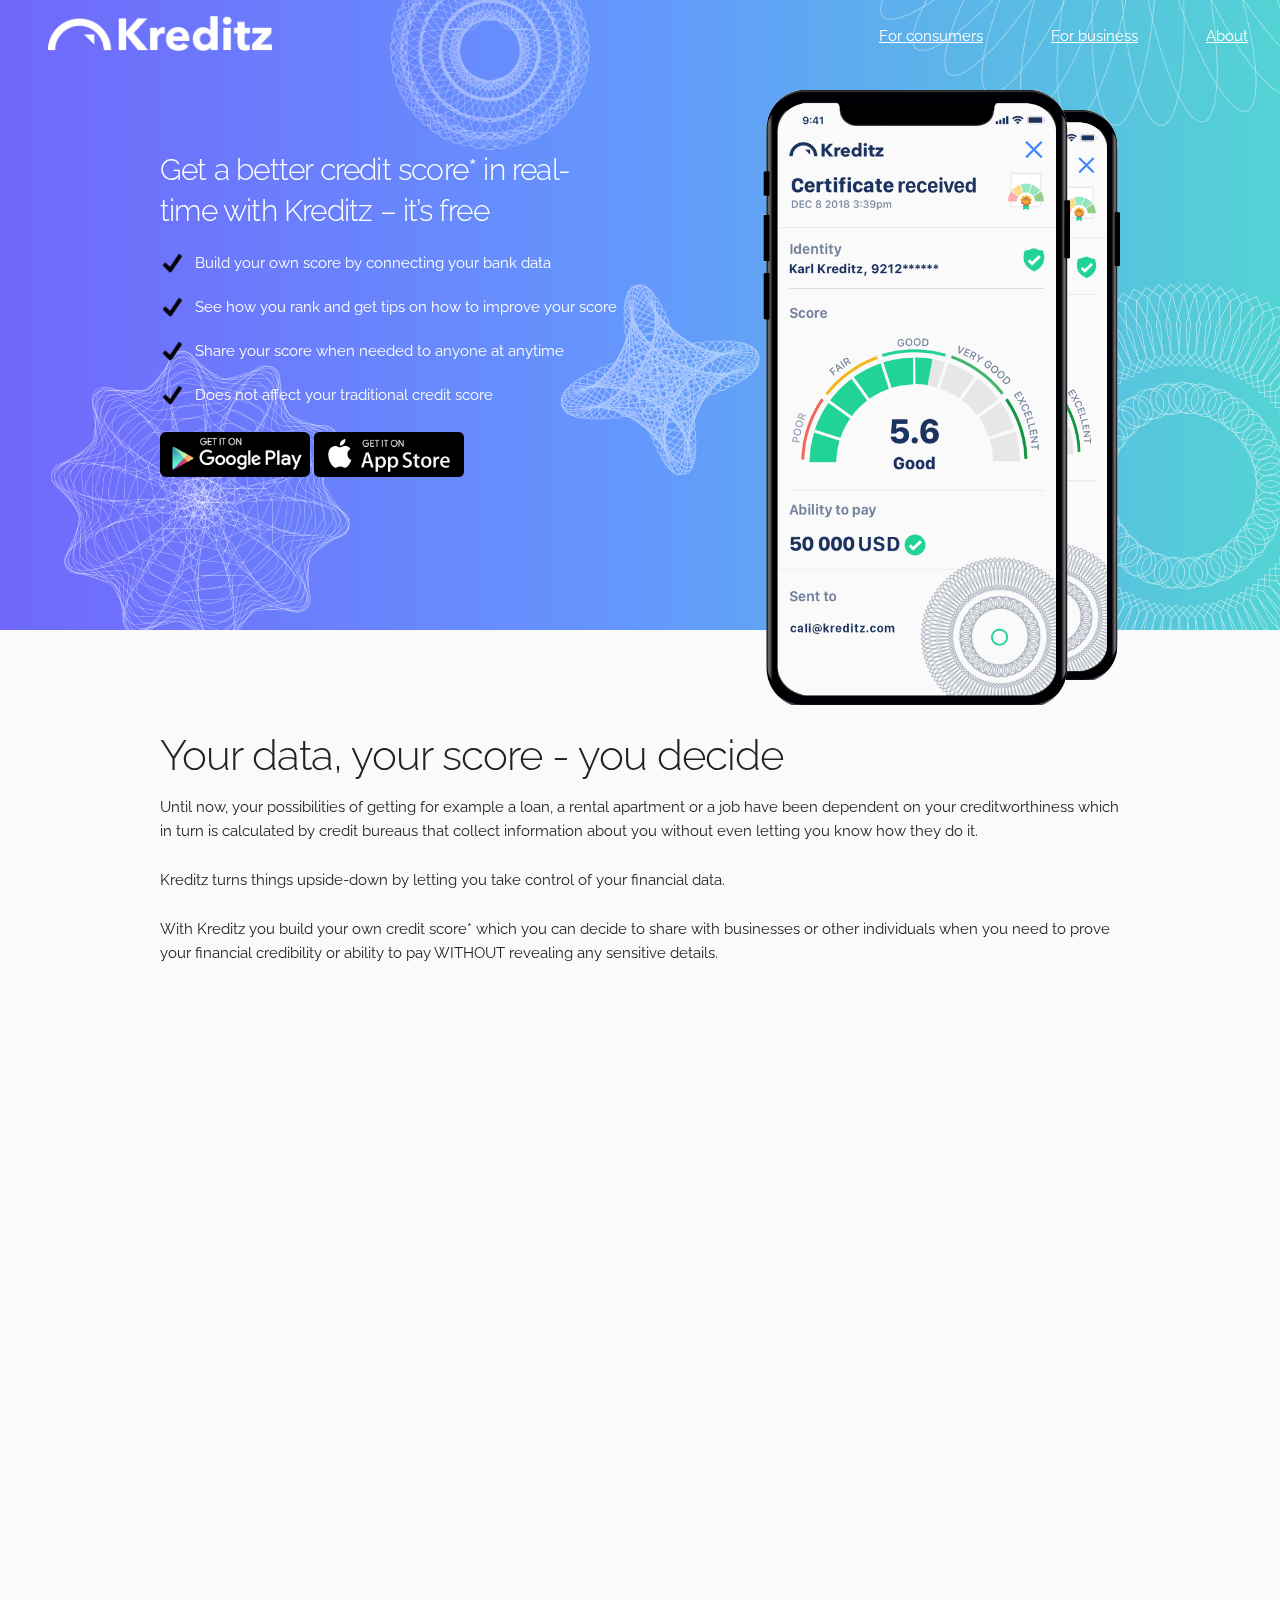
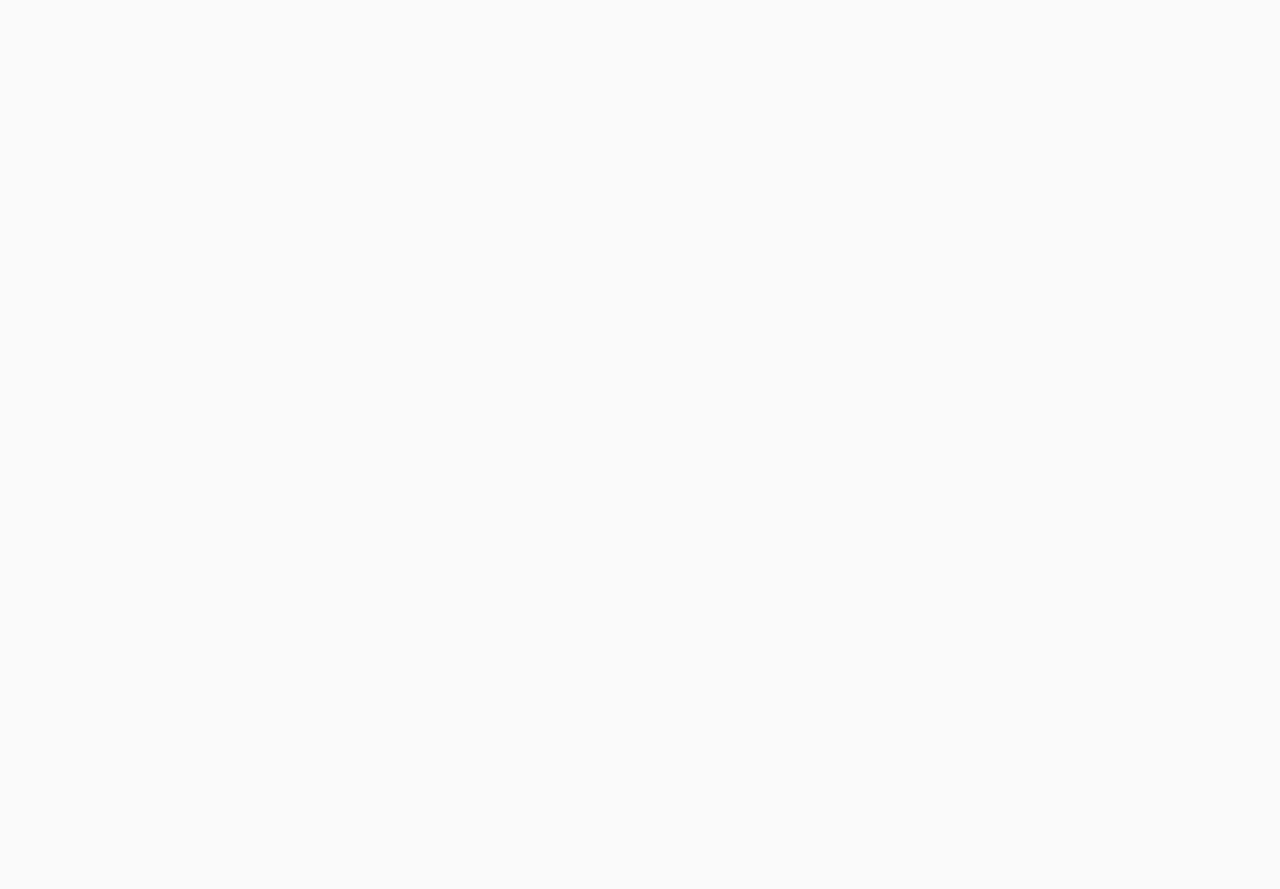
==== index.html @ 9268bc1f "added index business about views" ====
<!DOCTYPE html>
<html lang="en">
<head>

  <!-- Basic Page Needs
  –––––––––––––––––––––––––––––––––––––––––––––––––– -->
  <meta charset="utf-8">
  <title>Kreditz</title>
  <meta name="description" content="">
  <meta name="author" content="">

  <!-- Mobile Specific Metas
  –––––––––––––––––––––––––––––––––––––––––––––––––– -->
  <meta name="viewport" content="width=device-width, initial-scale=1">

  <!-- FONT
  –––––––––––––––––––––––––––––––––––––––––––––––––– -->
  <link href="https://fonts.googleapis.com/css?family=Raleway&display=swap" rel="stylesheet">

  <!-- CSS
  –––––––––––––––––––––––––––––––––––––––––––––––––– -->
  <link rel="stylesheet" href="https://unpkg.com/aos@next/dist/aos.css" />
  <link rel="stylesheet" href="css/normalize.css">
  <link rel="stylesheet" href="css/skeleton.css">
  <link rel="stylesheet" href="css/style.css">

  <!-- Favicon
  –––––––––––––––––––––––––––––––––––––––––––––––––– -->
  <!-- <link rel="icon" type="image/png" href="images/favicon.png"> -->

  <!-- SCRIPT
  –––––––––––––––––––––––––––––––––––––––––––––––––– -->
  <script src="js/rellax.js"></script>
  <script src="https://code.jquery.com/jquery-3.4.1.js"></script>
</head>
<body>
    <!-- Navbar
  –––––––––––––––––––––––––––––––––––––––––––––––––– -->
<!--Navigation-->	 
      <header>
        <nav>
          <img class="logo_nav" src="images/logo_white_kreditz.png" alt="logo for kreditz">
          <div class="menu">
            <ul class="nav_ul">
              <li> <a class="links_nav" href="index.html">For consumers</a> </li>
              <li> <a class="links_nav" href="business.html">For business</a> </li>
              <li> <a class="links_nav" href="about.html">About</a> </li>
            </ul>
          </div> 
        </nav>
      </header>
    <!--Navigation-->

  <!-- Primary Page Layout
  –––––––––––––––––––––––––––––––––––––––––––––––––– -->

  <div class="section hero">
      <div class="one-half column phones" style="position: absolute; margin-left: 390px; margin-top: -270px;">
          <img class="rellax" data-rellax-speed="-3" style="height: 200px;" src="images/guilloche.png">
      </div>
        <div class="u-full-width" style="position: absolute; margin-top: -225px;">
            <img class="rellax float_right" data-rellax-speed="-5" style="width: 400px;" src="images/halfgroup2.png">
        </div>
    <div class="container nav_top_z_index color_white">
      <div class="row">
        <div data-aos="fade-up" class="one-half column mt-minus-top-60">
          <h4 class="hero-heading">Get a better credit score* in real-time with Kreditz – it’s free</h4>
          <ul class="list-points">
            <li>Build your own score by connecting your bank data</li>
            <li>See how you rank and get tips on how to improve your score</li>
            <li>Share your score when needed to anyone at anytime</li>
            <li>Does not affect your traditional credit score</li>
          </ul>
          <div>
          <a href="https://play.google.com/store/apps/details?id=com.kreditz.app"><img class="image-stores"  src="images/google.png"></a>
          <a href="https://itunes.apple.com/us/app/kreditz/id1406280309?ls=1&mt=8"><img class="image-stores"  src="images/apple.png"></a>
          </div>
          <div class="" style="position: absolute;width: 100%;width: 100%; margin-left: 400px; margin-top: -200px;">
              <img class="rellax" data-rellax-speed="-1" style="width: 200px;" src="images/guillochemiddle.png">
          </div>
       </div>
        <div data-aos="zoom-in-left" class="one-half column phones">
          <img class="phone rellax" data-rellax-speed="6" src="images/IphoneXkreditz-blink02.gif">
          <img class="phone rellax" data-rellax-speed="8" src="images/IphoneXkreditz-blink02.gif">
        </div>
      </div>
    </div>
    <div class="one-half column phones" style="position: absolute; margin-top: -100pt;">
        <img class="rellax" data-rellax-speed="6" style="height: 300px;" src="images/guillochewater.png">
    </div>
    <div class="u-full-width" style="position: absolute;margin-top: -150pt;">
        <img class="rellax float_right" data-rellax-speed="-3" style="width: 300px;" src="images/halfwatermark.png">
    </div>
  </div>


      <div data-aos="fade-up" data-aos="fade-up" class="container mt-100">
        <h2 class="section-heading">Your data, your score - you decide</h2>
        <p class="">Until now, your possibilities of getting for example a loan, a rental apartment or a job have been dependent on your creditworthiness which in turn is calculated by credit bureaus that collect information about you without even letting you know how they do it.</p>
        <p class="">Kreditz turns things upside-down by letting you take control of your financial data.</p>
        <p class="">With Kreditz you build your own credit score* which you can decide to share with businesses or other individuals when you need to prove your financial credibility or ability to pay WITHOUT revealing any sensitive details.</p>
      </div>

    <div class="container text-center">
      <div data-aos="fade-up" class="row">
        <div class="one-third column">
              <img class="middle-section-steps-image" src="images/downloadfirst (1).png">
          <h5 class="value-heading">Download the Kreditz app</h5>
          <p class="value-description">Available in the App Store and Google Play</p>
        </div>
        <div class="one-third column">
            <img class="middle-section-steps-image" src="images/bank2.png">
        <h5 class="value-heading">Connect your bank</h5>
        <p class="value-description">Secure login to retrieve your transactions</p>
      </div>
      <div class="one-third column">
          <img class="middle-section-steps-image" src="images/score3.png">
      <h5 class="value-heading">Get your score</h5>
      <p class="value-description">It take less than 1 minute - and it's free</p>
    </div>
      </div>
    </div>

    <div data-aos="fade-up" class="section categories" style="background-color: rgba(216,216,216,.3);">
      <div class="container">
        <!-- <h3 class="section-heading">Responsive Images</h3> -->
        <p class="section-description partners">As seen on</p>
    
  
        <div class="row">
          <div data-aos="fade-up" class="one-third column">
            <img class="u-max-full-width" style="width: 200px;" src="images/breakitlogo.png">
          </div>
          <div data-aos="fade-up" class="one-third column">
            <img class="u-max-full-width" style="width: 200px;" src="images/realtidlogo.png">
          </div>
          <div data-aos="fade-up" class="one-third column">
            <img class="u-max-full-width" style="width: 200px;" src="images/finextraresearch.png">
          </div>
        </div>
      </div>
  
      <div class="container">
        <div class="row">
          <div data-aos="fade-up" class="one-third column">
            <img class="u-max-full-width" style="width: 200px;" src="images/ibsi-logo-horizontal.png">
          </div>
        </div>
      </div>
    </div>
    <!-- FAQ -->
    <div data-aos="fade-up" class="container section categories accordio_container" style="background-color:#fafafa;">
      <h2 class="faq_title">FAQ</h2>
      <!-- <p>Click on the buttons to open the collapsible content.</p> -->
      <button class="accordion">Why should i use Kreditz?</button>
      <div class="panel">
        <p>Kreditz is good both to track and improve your score. This will lead to increased possibilities of getting a loan, a rental apartment, a job etc. At the same time, you can use Kreditz to share your score or ability to pay, without revealing any sensitive details, before interacting with other individuals when buying, selling or renting on marketplaces to stay safe from fraud.</p>
      </div>
      
      <button class="accordion">How do i start using Kreditz?</button>
      <div class="panel">
        <p>Download the Kreditz app to your phone from the App store or from Google Play. Kreditz is free to use for you as a consumer.</p>
      </div>
      
      <button class="accordion">What is the Kreditz Score?</button>
      <div class="panel">
        <p>The Kreditz Score is based on an algorithm that reviews your bank transaction data from the past 12 months. The algorithm takes into account for example your earnings, spending, loans and savings.
          <br><br>  The Kreditz Score is presented in a scale from 0 to 10.</p>
          <ul class="accorio_ul">
            <li>0 - 1,9 = Poor</li>
            <li>2 - 3,9 = Fair</li>
            <li>4 - 5,9 = Good</li>
            <li>6 - 7,9 = Very good</li>
            <li>8 - 10 = Excellent</li>
          </ul>
      </div>
    </div>



  <!-- <div class="section get-help">
    <div class="container">
      <h3 class="section-heading">Need help getting started?</h3>
      <p class="section-description">Skeleton is an amazingly easy place to start with responsive development. If you want to learn more, just visit the documentation!</p>
      <a class="button button-primary" href="http://getskeleton.com">View Skeleton Docs</a>
    </div>
  </div> -->

  <div data-aos="fade-up" class="section values footer">
    <div class="container">
      <div class="row">
        <div class="one-third column value">
          <!-- <h2 class="value-multiplier">Kreditz</h2> -->
          <h5 class="value-heading">Kreditz</h5>
          <p class="value-description">For Consumers</p>
          <p class="value-description">For business</p>
          <p class="value-description">About</p>
        </div>
        <div class="one-third column value">
          <!-- <h2 class="value-multiplier">Links</h2> -->
          <h5 class="value-heading">Links</h5>
          <p class="value-description">Facebook</p>
          <p class="value-description">Instagram</p>
          <p class="value-description">Linkedin</p>
        </div>
        <div class="one-third column value">
          <!-- <h2 class="value-multiplier">Get the app%</h2> -->
          <h5 class="value-heading">Get the app</h5>
          <div>
            <a href="https://play.google.com/store/apps/details?id=com.kreditz.app"><img class="image-stores"  src="images/google.png"></a>
            <a href="https://itunes.apple.com/us/app/kreditz/id1406280309?ls=1&mt=8"><img class="image-stores"  src="images/apple.png"></a>
            </div>
        </div>
      </div>
    </div>
    <div class="container">
      <div class="row">
        <div class="one-third column value">
          <!-- <h2 class="value-multiplier">Kreditz</h2> -->
          <h5 class="value-heading">FAQ</h5>
          <p class="value-description">FAQ <br>Terms and Conditions</p>
        </div>
        <div class="one-third column value">
          <!-- <h2 class="value-multiplier">Links</h2> -->
          <h5 class="value-heading">Get in touch</h5>
          <br>
          <p class="value-description">info@kreditz.com</p>
        </div>
        <div class="one-third column value">
          <!-- <h2 class="value-multiplier">Get the app%</h2> -->
          <h5 class="value-heading">Office</h5>
          <p class="value-description">Vendevägen 89 <br>Danderyd, SWEDEN</p>
        </div>
      </div>
    </div>
  </div>
  <script>
      // Start Rellax
      var rellax = new Rellax('.rellax', {
        callback: function(positions) {
        }
      });
    </script>






  <script src="https://unpkg.com/aos@next/dist/aos.js"></script>
  <script>
    AOS.init();
  </script>
  <script>
    var acc = document.getElementsByClassName("accordion");
    var i;
    
    for (i = 0; i < acc.length; i++) {
      acc[i].addEventListener("click", function() {
        this.classList.toggle("active");
        var panel = this.nextElementSibling;
        if (panel.style.maxHeight){
          panel.style.maxHeight = null;
        } else {
          panel.style.maxHeight = panel.scrollHeight + "px";
        } 
      });
    }
    </script>

    <script type="text/javascript">
    $(window).on("scroll", function() {
        if($(window).scrollTop() > 525) {
          $('nav').addClass('gradient');
        }
        else {
          $('nav').removeClass('gradient');
        }
    })
    </script>

<!-- End Document
  –––––––––––––––––––––––––––––––––––––––––––––––––– -->
</body>
</html>
---- css/skeleton.css ----
/*
* Skeleton V2.0.4
* Copyright 2014, Dave Gamache
* www.getskeleton.com
* Free to use under the MIT license.
* http://www.opensource.org/licenses/mit-license.php
* 12/29/2014
*/


/* Table of contents
––––––––––––––––––––––––––––––––––––––––––––––––––
- Grid
- Base Styles
- Typography
- Links
- Buttons
- Forms
- Lists
- Code
- Tables
- Spacing
- Utilities
- Clearing
- Media Queries
*/


/* Grid
–––––––––––––––––––––––––––––––––––––––––––––––––– */
.container {
  position: relative;
  width: 100%;
  max-width: 960px;
  margin: 0 auto;
  padding: 0 20px;
  box-sizing: border-box; }
.column,
.columns {
  width: 100%;
  float: left;
  box-sizing: border-box; }

/* For devices larger than 400px */
@media (min-width: 400px) {
  .container {
    width: 85%;
    padding: 0; }
}

/* For devices larger than 550px */
@media (min-width: 550px) {
  .container {
    width: 80%; }
  .column,
  .columns {
    margin-left: 4%; }
  .column:first-child,
  .columns:first-child {
    margin-left: 0; }

  .one.column,
  .one.columns                    { width: 4.66666666667%; }
  .two.columns                    { width: 13.3333333333%; }
  .three.columns                  { width: 22%;            }
  .four.columns                   { width: 30.6666666667%; }
  .five.columns                   { width: 39.3333333333%; }
  .six.columns                    { width: 48%;            }
  .seven.columns                  { width: 56.6666666667%; }
  .eight.columns                  { width: 65.3333333333%; }
  .nine.columns                   { width: 74.0%;          }
  .ten.columns                    { width: 82.6666666667%; }
  .eleven.columns                 { width: 91.3333333333%; }
  .twelve.columns                 { width: 100%; margin-left: 0; }

  .one-third.column               { width: 30.6666666667%; }
  .two-thirds.column              { width: 65.3333333333%; }

  .one-half.column                { width: 48%; }

  /* Offsets */
  .offset-by-one.column,
  .offset-by-one.columns          { margin-left: 8.66666666667%; }
  .offset-by-two.column,
  .offset-by-two.columns          { margin-left: 17.3333333333%; }
  .offset-by-three.column,
  .offset-by-three.columns        { margin-left: 26%;            }
  .offset-by-four.column,
  .offset-by-four.columns         { margin-left: 34.6666666667%; }
  .offset-by-five.column,
  .offset-by-five.columns         { margin-left: 43.3333333333%; }
  .offset-by-six.column,
  .offset-by-six.columns          { margin-left: 52%;            }
  .offset-by-seven.column,
  .offset-by-seven.columns        { margin-left: 60.6666666667%; }
  .offset-by-eight.column,
  .offset-by-eight.columns        { margin-left: 69.3333333333%; }
  .offset-by-nine.column,
  .offset-by-nine.columns         { margin-left: 78.0%;          }
  .offset-by-ten.column,
  .offset-by-ten.columns          { margin-left: 86.6666666667%; }
  .offset-by-eleven.column,
  .offset-by-eleven.columns       { margin-left: 95.3333333333%; }

  .offset-by-one-third.column,
  .offset-by-one-third.columns    { margin-left: 34.6666666667%; }
  .offset-by-two-thirds.column,
  .offset-by-two-thirds.columns   { margin-left: 69.3333333333%; }

  .offset-by-one-half.column,
  .offset-by-one-half.columns     { margin-left: 52%; }

}


/* Base Styles
–––––––––––––––––––––––––––––––––––––––––––––––––– */
/* NOTE
html is set to 62.5% so that all the REM measurements throughout Skeleton
are based on 10px sizing. So basically 1.5rem = 15px :) */
html {
  font-size: 62.5%; }
body {
  font-size: 1.5em; /* currently ems cause chrome bug misinterpreting rems on body element */
  line-height: 1.6;
  font-weight: 400;
  font-family: "Raleway", "HelveticaNeue", "Helvetica Neue", Helvetica, Arial, sans-serif;
  color: #222; }


/* Typography
–––––––––––––––––––––––––––––––––––––––––––––––––– */
h1, h2, h3, h4, h5, h6 {
  margin-top: 0;
  margin-bottom: 2rem;
  font-weight: 300; }
h1 { font-size: 4.0rem; line-height: 1.2;  letter-spacing: -.1rem;}
h2 { font-size: 3.6rem; line-height: 1.25; letter-spacing: -.1rem; }
h3 { font-size: 3.0rem; line-height: 1.3;  letter-spacing: -.1rem; }
h4 { font-size: 2.4rem; line-height: 1.35; letter-spacing: -.08rem; }
h5 { font-size: 1.8rem; line-height: 1.5;  letter-spacing: -.05rem; }
h6 { font-size: 1.5rem; line-height: 1.6;  letter-spacing: 0; }

/* Larger than phablet */
@media (min-width: 550px) {
  h1 { font-size: 5.0rem; }
  h2 { font-size: 4.2rem; }
  h3 { font-size: 3.6rem; }
  h4 { font-size: 3.0rem; }
  h5 { font-size: 2.4rem; }
  h6 { font-size: 1.5rem; }
}

p {
  margin-top: 0; }


/* Links
–––––––––––––––––––––––––––––––––––––––––––––––––– */
a {
  color: #1EAEDB; }
a:hover {
  color: #0FA0CE; }


/* Buttons
–––––––––––––––––––––––––––––––––––––––––––––––––– */
.button,
button,
input[type="submit"],
input[type="reset"],
input[type="button"] {
  display: inline-block;
  height: 38px;
  padding: 0 30px;
  color: #555;
  text-align: center;
  font-size: 11px;
  font-weight: 600;
  line-height: 38px;
  letter-spacing: .1rem;
  text-transform: uppercase;
  text-decoration: none;
  white-space: nowrap;
  background-color: transparent;
  border-radius: 4px;
  border: 1px solid #bbb;
  cursor: pointer;
  box-sizing: border-box; }
.button:hover,
button:hover,
input[type="submit"]:hover,
input[type="reset"]:hover,
input[type="button"]:hover,
.button:focus,
button:focus,
input[type="submit"]:focus,
input[type="reset"]:focus,
input[type="button"]:focus {
  color: #333;
  border-color: #888;
  outline: 0; }
.button.button-primary,
button.button-primary,
input[type="submit"].button-primary,
input[type="reset"].button-primary,
input[type="button"].button-primary {
  color: #FFF;
  background-color: #33C3F0;
  border-color: #33C3F0; }
.button.button-primary:hover,
button.button-primary:hover,
input[type="submit"].button-primary:hover,
input[type="reset"].button-primary:hover,
input[type="button"].button-primary:hover,
.button.button-primary:focus,
button.button-primary:focus,
input[type="submit"].button-primary:focus,
input[type="reset"].button-primary:focus,
input[type="button"].button-primary:focus {
  color: #FFF;
  background-color: #1EAEDB;
  border-color: #1EAEDB; }


/* Forms
–––––––––––––––––––––––––––––––––––––––––––––––––– */
input[type="email"],
input[type="number"],
input[type="search"],
input[type="text"],
input[type="tel"],
input[type="url"],
input[type="password"],
textarea,
select {
  height: 38px;
  padding: 6px 10px; /* The 6px vertically centers text on FF, ignored by Webkit */
  background-color: #fff;
  border: 1px solid #D1D1D1;
  border-radius: 4px;
  box-shadow: none;
  box-sizing: border-box; }
/* Removes awkward default styles on some inputs for iOS */
input[type="email"],
input[type="number"],
input[type="search"],
input[type="text"],
input[type="tel"],
input[type="url"],
input[type="password"],
textarea {
  -webkit-appearance: none;
     -moz-appearance: none;
          appearance: none; }
textarea {
  min-height: 65px;
  padding-top: 6px;
  padding-bottom: 6px; }
input[type="email"]:focus,
input[type="number"]:focus,
input[type="search"]:focus,
input[type="text"]:focus,
input[type="tel"]:focus,
input[type="url"]:focus,
input[type="password"]:focus,
textarea:focus,
select:focus {
  border: 1px solid #33C3F0;
  outline: 0; }
label,
legend {
  display: block;
  margin-bottom: .5rem;
  font-weight: 600; }
fieldset {
  padding: 0;
  border-width: 0; }
input[type="checkbox"],
input[type="radio"] {
  display: inline; }
label > .label-body {
  display: inline-block;
  margin-left: .5rem;
  font-weight: normal; }


/* Lists
–––––––––––––––––––––––––––––––––––––––––––––––––– */
ul {
  list-style: circle inside; }
ol {
  list-style: decimal inside; }
ol, ul {
  padding-left: 0;
  margin-top: 0; }
ul ul,
ul ol,
ol ol,
ol ul {
  margin: 1.5rem 0 1.5rem 3rem;
  font-size: 90%; }
li {
  margin-bottom: 1rem; }


/* Code
–––––––––––––––––––––––––––––––––––––––––––––––––– */
code {
  padding: .2rem .5rem;
  margin: 0 .2rem;
  font-size: 90%;
  white-space: nowrap;
  background: #F1F1F1;
  border: 1px solid #E1E1E1;
  border-radius: 4px; }
pre > code {
  display: block;
  padding: 1rem 1.5rem;
  white-space: pre; }


/* Tables
–––––––––––––––––––––––––––––––––––––––––––––––––– */
th,
td {
  padding: 12px 15px;
  text-align: left;
  border-bottom: 1px solid #E1E1E1; }
th:first-child,
td:first-child {
  padding-left: 0; }
th:last-child,
td:last-child {
  padding-right: 0; }


/* Spacing
–––––––––––––––––––––––––––––––––––––––––––––––––– */
button,
.button {
  margin-bottom: 1rem; }
input,
textarea,
select,
fieldset {
  margin-bottom: 1.5rem; }
pre,
blockquote,
dl,
figure,
table,
p,
ul,
ol,
form {
  margin-bottom: 2.5rem; }


/* Utilities
–––––––––––––––––––––––––––––––––––––––––––––––––– */
.u-full-width {
  width: 100%;
  box-sizing: border-box; }
.u-max-full-width {
  max-width: 100%;
  box-sizing: border-box; }
.u-pull-right {
  float: right; }
.u-pull-left {
  float: left; }


/* Misc
–––––––––––––––––––––––––––––––––––––––––––––––––– */
hr {
  margin-top: 3rem;
  margin-bottom: 3.5rem;
  border-width: 0;
  border-top: 1px solid #E1E1E1; }


/* Clearing
–––––––––––––––––––––––––––––––––––––––––––––––––– */

/* Self Clearing Goodness */
.container:after,
.row:after,
.u-cf {
  content: "";
  display: table;
  clear: both; }


/* Media Queries
–––––––––––––––––––––––––––––––––––––––––––––––––– */
/*
Note: The best way to structure the use of media queries is to create the queries
near the relevant code. For example, if you wanted to change the styles for buttons
on small devices, paste the mobile query code up in the buttons section and style it
there.
*/


/* Larger than mobile */
@media (min-width: 400px) {}

/* Larger than phablet (also point when grid becomes active) */
@media (min-width: 550px) {}

/* Larger than tablet */
@media (min-width: 750px) {}

/* Larger than desktop */
@media (min-width: 1000px) {}

/* Larger than Desktop HD */
@media (min-width: 1200px) {}
---- css/style.css ----
/* Shared
–––––––––––––––––––––––––––––––––––––––––––––––––– */
html { overflow-x: hidden; }

.button {
    border-radius: 100px;
  }
  body {
    background-color: #fafafa;
  }
  .text-center {
    text-align: center;
  }
  .list-points {
    list-style-type: none;
  }
  .list-points li {
    background: url('../images/check_black.png') no-repeat left top;
  background-size: 25px 25px;
  padding-left: 35px;
  margin-bottom: 20px;
  }
  /* Sections
  –––––––––––––––––––––––––––––––––––––––––––––––––– */
  .section {
    padding: 8rem 0 7rem;
    text-align: center;
  }
  .section-heading,
  .section-description {
    margin-bottom: 1.2rem;
  }

  .image-stores {
      width: 150px;
  }
  .mt-100 {
    margin-top: 100px;
  }
  /* Navbar
  –––––––––––––––––––––––––––––––––––––––––––––––––– */
  header {
    background-image: linear-gradient(to right,#7068fb,#6498fd,#53d3d4);
    background-size: cover;
    background-position: center;
  }
  .nav_ul {
    margin: 0;
    padding: 0;
  } 
.links_nav {
  color: #fff;
}
.logo_nav {
  height: 35px;
  float: left;
  margin: 16px 48px;
}
  /* .nav_ul > li {
    margin: 0;
    padding: 0;
  } */

  nav {
    position: fixed;
    z-index: 100;
    width: 100%;
    line-height: 40px;
  }
  nav ul {
    float: right;
    margin: 0;
    padding-right: 42px;
  }
  nav ul li {
    display: inline-block;
    padding: 16px 32px;
  }
  nav.gradient {
    background-image: linear-gradient(to right,#7068fb,#6498fd,#53d3d4);
    opacity: 0.8;
  }
  /* Hero
  –––––––––––––––––––––––––––––––––––––––––––––––––– */
  .phones {
    position: relative;
  }
  .phone {
    position: relative;
    max-width: 80%;
    margin: 3rem auto -12rem;
  }
  .phone + .phone {
    display: none;
  }
  .hero {
    background-image: linear-gradient(to right,#7068fb,#6498fd,#53d3d4);
  }
  .nav_top_z_index {
    z-index: 10;
  }
  .color_white {
    color: #fff;
  }
    /* Rellax
  –––––––––––––––––––––––––––––––––––––––––––––––––– */
  .float_right {
    float: right;
  }
  /* Values
  –––––––––––––––––––––––––––––––––––––––––––––––––– */
  .values {
    background-color: #fafafa;
    background-size: cover;
    padding-bottom: 5rem;
  }
  .value-multiplier {
    margin-bottom: .5rem;
    color: #11DFC7;
  }
  .value-heading {
    margin-bottom: .3rem;
  }
  .value-description {
    opacity: .8;
    font-weight: 300;
  }
  .middle-section-steps-image {
    width: 120px;
  }
  /* parners and acticles
  –––––––––––––––––––––––––––––––––––––––––––––––––– */  
  .partners-articles {
    display: flex;
    justify-content: space-around;
  }
  /* Help
  –––––––––––––––––––––––––––––––––––––––––––––––––– */
  .get-help {
    border-bottom: 1px solid #ddd;
  }
  
  /* Categories
  –––––––––––––––––––––––––––––––––––––––––––––––––– */
  .categories {
    background-size: cover;
    color: #fff;
  }
  .categories .section-description { 
    margin-bottom: 4rem;
  }
  .partners {
    color: #75839e;
  }
  /* accordion (FAQ)
  –––––––––––––––––––––––––––––––––––––––––––––––––– */
  .faq_title {
    color: rgb(117, 131, 158);
    float: left;
  }
  .accordion {
    color: #1d3461 !important;
    cursor: pointer;
    width: 100%;
    text-align: left;
    outline: none;
    font-size: 15px;
    transition: 0.4s;
    border-top: none;
    border-left: none;
    border-right: none;
  }
  
  .active, .accordion:hover {
    background-color: #ccc;
  }
  
  .accordion:after {
    content: '\002B';
    color: #777;
    font-weight: bold;
    float: right;
    margin-left: 5px;
    font-size: 40px;
  }
  
  .active:after {
    content: "\2212";
  }
  
  .panel {
    color: #1d3461 !important;
    padding: 0 18px;
    max-height: 0;
    text-align: left;
    overflow: hidden;
    float: left;
    transition: max-height 0.2s ease-out;
  }
  .accorio_ul {
    list-style: none;
  }
/* FOR BUSINESS
  –––––––––––––––––––––––––––––––––––––––––––––––––– */
  /*Our services
  –––––––––––––––––––––––––––––––––––––––––––––––––– */
  .mt-20 {
    margin-top: 20px;
  }
  .mb-20 {
    margin-bottom: 20px;
  }
  .business_margin_top_40 {
    margin-top: 100px;
  }
  .business_margin-top_50 {
    margin-top: 50px;
  }
  .business_our_service_box {
    display: flex;
  }
  .business_images_service {
    width: 168px;
    margin-right: 20px;
  }
  .business_our_service_text {
    margin-top: 60px;
    margin-bottom: 0;
  }
  .business_backgroud_white {
    background: #ffffff;
  }
  .business_client_say_box {
    display: flex;
    justify-content: flex-end;
  }
  .business_client_image {
    height: 45pt;
    width: 45pt;
    margin: 0 15px;
    border-radius: 50%;
  }
    /*Contact us
  –––––––––––––––––––––––––––––––––––––––––––––––––– */
  .business_contact_container {
    background-color: rgba(117, 131, 158, 0.2);
  }
  /* ABOUT
  –––––––––––––––––––––––––––––––––––––––––––––––––– */
    .about_why_kreditz_image {
      height: 60pt;
      width: 60pt;
      margin: 0 15px;
      border-radius: 50%;
    }
    .about_why_kreditz_box {
      display: flex;
      justify-content: flex-end;
    }
    .about_team_container {
      background-color: rgba(117,131,158,.1);
    }
    .about_team_title {
      padding: 30px 0 30px 0;
    }
    .about_image_team {
      border: 1px solid #fff;
      border-radius: 100%;
      height: 160pt;
      width: 160pt;
    }
    .about_margin_0 {
      margin: 0;
    }
    .about_center {
      text-align: center;
    }
  /* Footer
  –––––––––––––––––––––––––––––––––––––––––––––––––– */
.footer {
  color: #fff;
  background-image: linear-gradient(to right,#7068fb,#6498fd,#53d3d4);
}

  /* Bigger than 550 */
  @media (min-width: 550px) {
    /* .section {
      padding: 12rem 0 11rem;
    } */
    .hero {
      padding-bottom: 12rem;
      text-align: left;
      height: 165px;
      background-image: linear-gradient(to right,#7068fb,#6498fd,#53d3d4);
    }
    .phone {
      position: absolute;
      top: -7rem;
      right: 3rem;
      max-height: 362px;
      z-index: 3;
    }
    .phone + .phone {
      top: -6rem;
      display: block;
      max-width: 73.8%;
      right: 0;
      z-index: 2;
      max-height: 338px;
    }
    .hero-heading {
      font-size: 2.4rem;
    }
    .mt-minus-top-60 {
      margin-top: -70px;
    }
  }
  
  /* Bigger than 750 */
  @media (min-width: 550px) {
    .hero {
      height: 190px;
    }
    .hero-heading {
      font-size: 2.6rem;
    }
    /* .section {
      padding: 14rem 0 15rem;
    } */
    .hero {
      padding: 16rem 0 14rem;
    }
    .section-description {
      max-width: 60%;
      margin-left: auto;
      margin-right: auto;
    }
    .phone {
      top: -14rem;
      right: 5rem;
      max-height: 510px;
    }
    .phone + .phone {
      top: -12rem;
      max-height: 472px;
    }
    /* .categories {
      padding: 15rem 0 8rem;
    } */
    .list-points {
      font-size: 12px;
    }
    .image-stores {
      width: 100px;
  }
  }
  
  /* Bigger than 1000 */
  @media (min-width: 1000px) {
    /* .section {
      padding: 20rem 0 19rem;
    } */
    .hero {
      padding: 22rem 0;
    }
    .hero-heading {
      font-size: 3.0rem;
    }
    .phone {
      top: -16rem;
      max-height: 615px;
    }
    .phone + .phone {
      top: -14rem;
      max-height: 570px;
    }
    .list-points {
      font-size: 1em;
    }
    .image-stores {
      width: 150px;
  }
  }
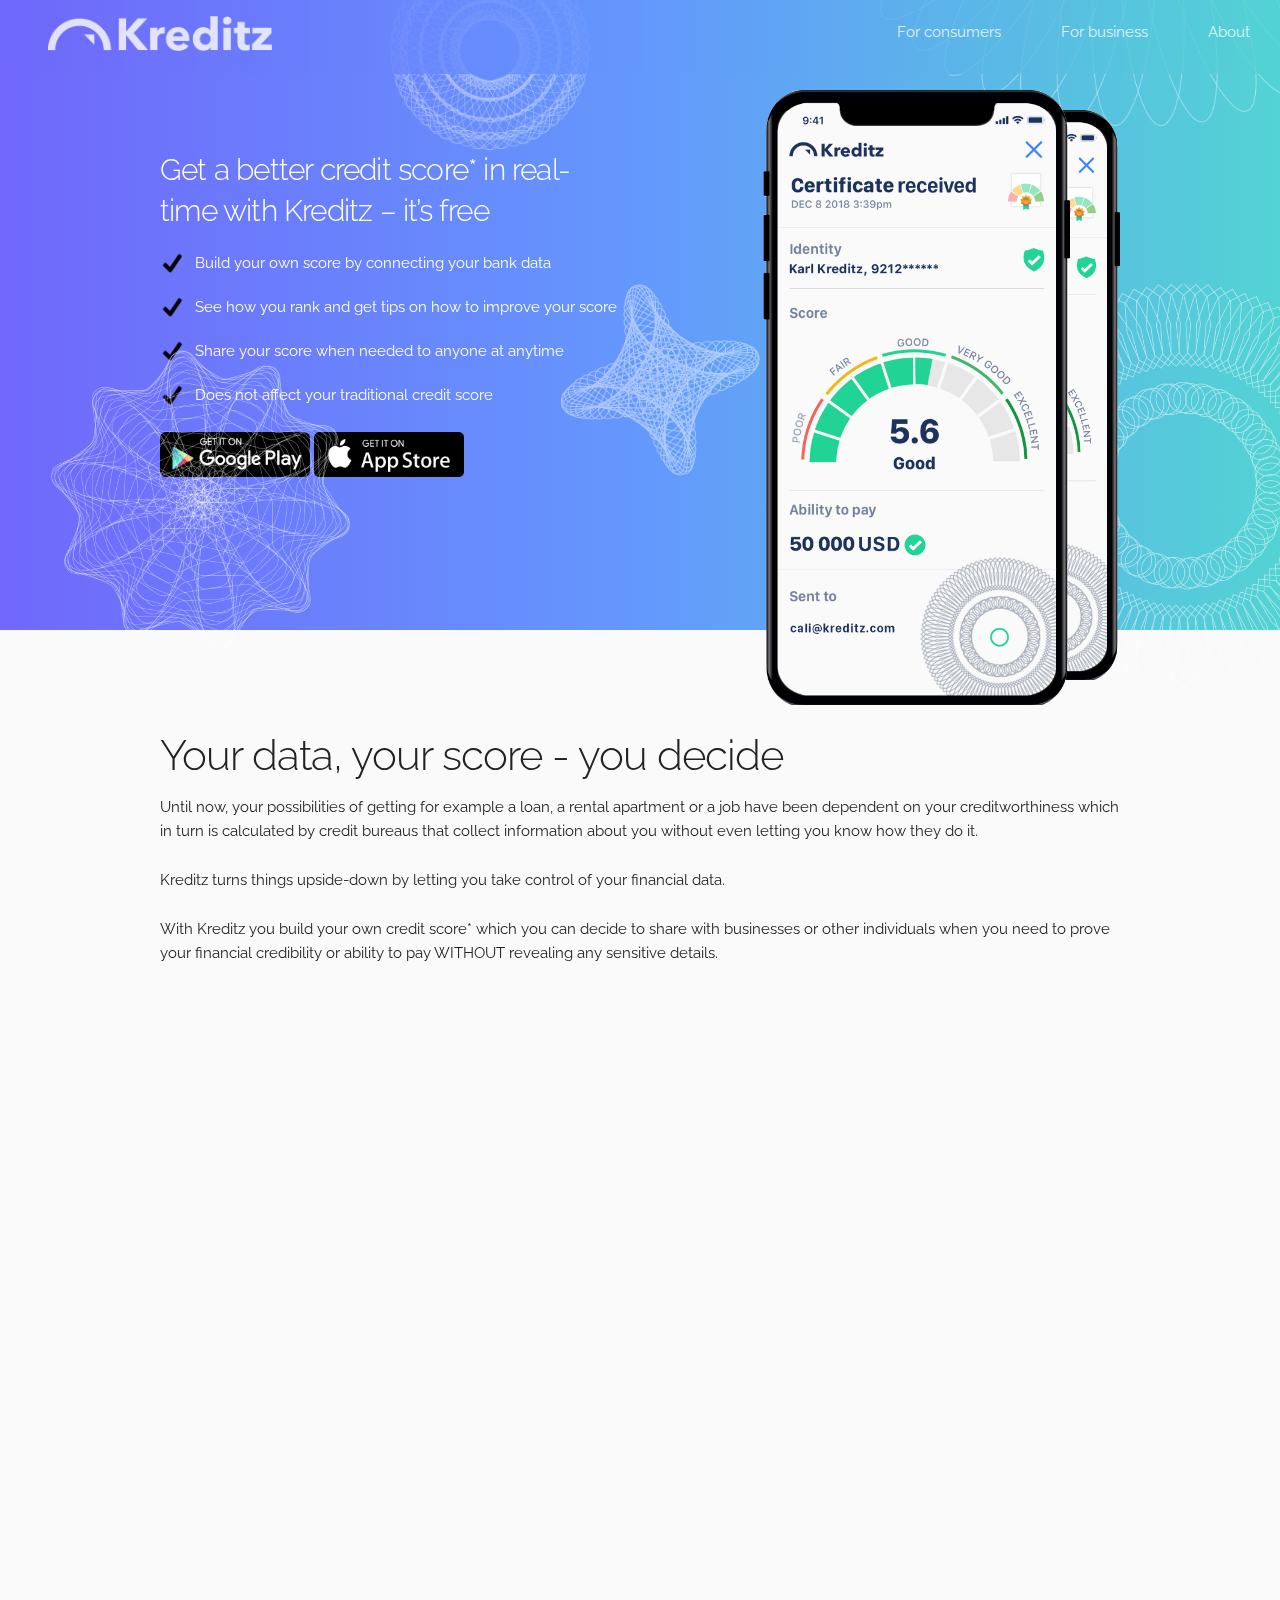
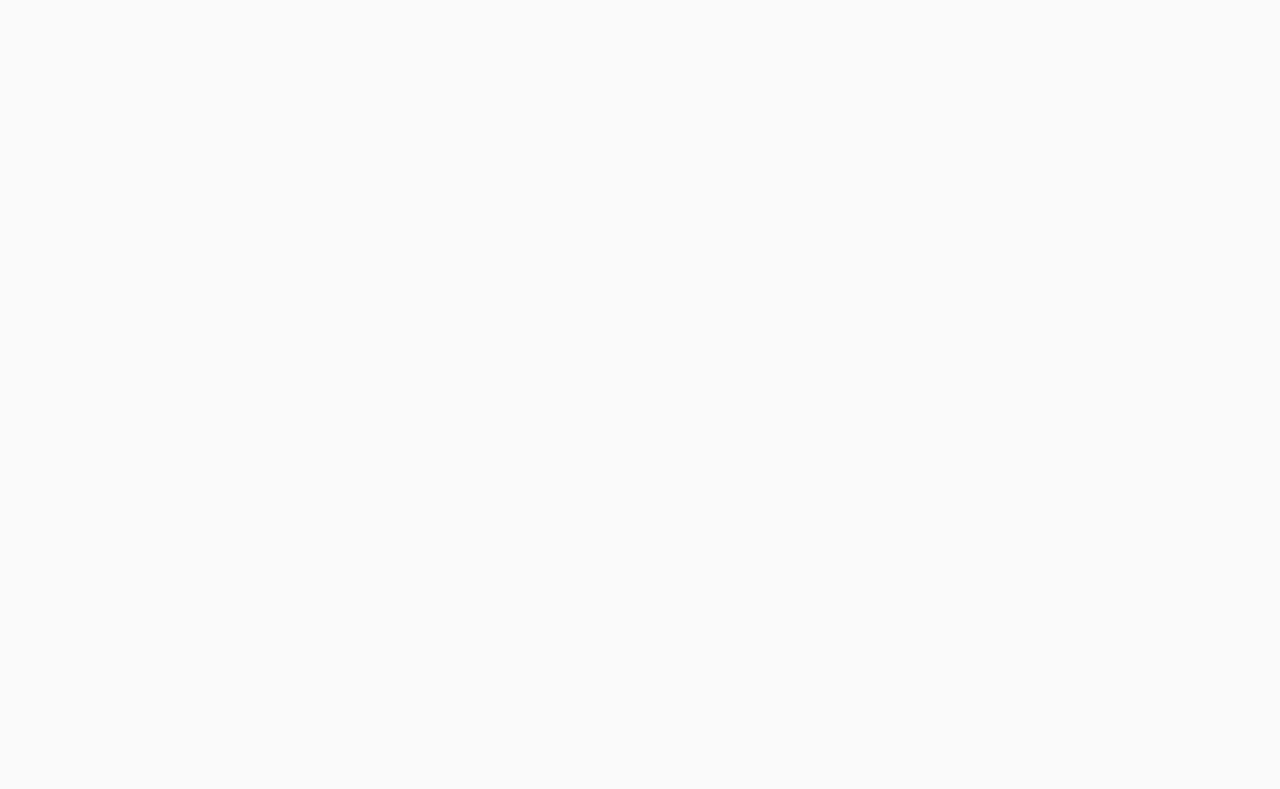
==== commit 6df7aebc: "added responsive menu, added meadu queries for small-big screens" ====
--- a/index.html
+++ b/index.html
@@ -31,37 +31,42 @@
   <!-- SCRIPT
   –––––––––––––––––––––––––––––––––––––––––––––––––– -->
   <script src="js/rellax.js"></script>
-  <script src="https://code.jquery.com/jquery-3.4.1.js"></script>
+  <script
+  src="https://code.jquery.com/jquery-3.2.1.js"></script>
 </head>
 <body>
+
+
+
+  <div class="consumer_container">
     <!-- Navbar
   –––––––––––––––––––––––––––––––––––––––––––––––––– -->
-<!--Navigation-->	 
-      <header>
-        <nav>
-          <img class="logo_nav" src="images/logo_white_kreditz.png" alt="logo for kreditz">
-          <div class="menu">
-            <ul class="nav_ul">
-              <li> <a class="links_nav" href="index.html">For consumers</a> </li>
-              <li> <a class="links_nav" href="business.html">For business</a> </li>
-              <li> <a class="links_nav" href="about.html">About</a> </li>
-            </ul>
-          </div> 
-        </nav>
+<!--Navigation big screens-->	 
+    <!--Navigation Mobile-->
+    <nav>   
+    <header class="header">
+        <img class="logo_nav" src="images/logo_white_kreditz.png" alt="logo for kreditz">
+        <input class="menu-btn" type="checkbox" id="menu-btn" />
+        <label class="menu-icon" for="menu-btn"><span class="navicon"></span></label>
+        <ul class="menu">
+            <li> <a class="links_nav" href="index.html">For consumers</a> </li>
+            <li> <a class="links_nav" href="business.html">For business</a> </li>
+            <li> <a class="links_nav" href="about.html">About</a> </li>
+        </ul>
       </header>
-    <!--Navigation-->
-
+    </nav>
+ 
   <!-- Primary Page Layout
   –––––––––––––––––––––––––––––––––––––––––––––––––– -->
 
-  <div class="section hero">
-      <div class="one-half column phones" style="position: absolute; margin-left: 390px; margin-top: -270px;">
+  <div class="hero">
+      <div class="one-half column phones bg_images_banner" style="position: absolute; margin-left: 390px; margin-top: -270px;z-index: 11;">
           <img class="rellax" data-rellax-speed="-3" style="height: 200px;" src="images/guilloche.png">
       </div>
-        <div class="u-full-width" style="position: absolute; margin-top: -225px;">
+        <div class="u-full-width bg_images_banner" style="position: absolute; margin-top: -225px;z-index: 11;">
             <img class="rellax float_right" data-rellax-speed="-5" style="width: 400px;" src="images/halfgroup2.png">
         </div>
-    <div class="container nav_top_z_index color_white">
+    <div class="container nav_top_z_index color_white" style="z-index: 11;">
       <div class="row">
         <div data-aos="fade-up" class="one-half column mt-minus-top-60">
           <h4 class="hero-heading">Get a better credit score* in real-time with Kreditz – it’s free</h4>
@@ -75,7 +80,7 @@
           <a href="https://play.google.com/store/apps/details?id=com.kreditz.app"><img class="image-stores"  src="images/google.png"></a>
           <a href="https://itunes.apple.com/us/app/kreditz/id1406280309?ls=1&mt=8"><img class="image-stores"  src="images/apple.png"></a>
           </div>
-          <div class="" style="position: absolute;width: 100%;width: 100%; margin-left: 400px; margin-top: -200px;">
+          <div class="bg_images_banner" style="position: absolute;width: 100%;width: 100%; margin-left: 400px; margin-top: -200px;">
               <img class="rellax" data-rellax-speed="-1" style="width: 200px;" src="images/guillochemiddle.png">
           </div>
        </div>
@@ -85,10 +90,10 @@
         </div>
       </div>
     </div>
-    <div class="one-half column phones" style="position: absolute; margin-top: -100pt;">
+    <div class="one-half column phones bg_images_banner" style="position: absolute; margin-top: -100pt;z-index: 11;">
         <img class="rellax" data-rellax-speed="6" style="height: 300px;" src="images/guillochewater.png">
     </div>
-    <div class="u-full-width" style="position: absolute;margin-top: -150pt;">
+    <div class="u-full-width bg_images_banner" style="position: absolute;margin-top: -150pt;">
         <img class="rellax float_right" data-rellax-speed="-3" style="width: 300px;" src="images/halfwatermark.png">
     </div>
   </div>
@@ -234,6 +239,7 @@
       </div>
     </div>
   </div>
+</div>
   <script>
       // Start Rellax
       var rellax = new Rellax('.rellax', {
@@ -241,12 +247,6 @@
         }
       });
     </script>
-
-
-
-
-
-
   <script src="https://unpkg.com/aos@next/dist/aos.js"></script>
   <script>
     AOS.init();
@@ -268,17 +268,19 @@
     }
     </script>
 
+    <!-- SET TO ALWAYS HAVE BACKGROUND -->
     <script type="text/javascript">
     $(window).on("scroll", function() {
-        if($(window).scrollTop() > 525) {
-          $('nav').addClass('gradient');
+        if($(window).scrollTop() > 430) {
+          $('header').addClass('gradient');
         }
         else {
-          $('nav').removeClass('gradient');
+          $('header').removeClass('gradient');
         }
     })
     </script>
 
+
 <!-- End Document
   –––––––––––––––––––––––––––––––––––––––––––––––––– -->
 </body>
--- a/css/style.css
+++ b/css/style.css
@@ -1,12 +1,20 @@
 /* Shared
 –––––––––––––––––––––––––––––––––––––––––––––––––– */
-html { overflow-x: hidden; }
-
+html, body {
+  overflow-x:hidden; 
+} 
+.consumer_container {
+  overflow-x:hidden;
+  width: 100%;
+}
 .button {
     border-radius: 100px;
   }
   body {
     background-color: #fafafa;
+    widows: 100%;
+    
+    overflow-x: hidden;
   }
   .text-center {
     text-align: center;
@@ -37,29 +45,25 @@
   .mt-100 {
     margin-top: 100px;
   }
-  /* Navbar
+  /* Navbar Big screens
   –––––––––––––––––––––––––––––––––––––––––––––––––– */
   header {
     background-image: linear-gradient(to right,#7068fb,#6498fd,#53d3d4);
     background-size: cover;
     background-position: center;
   }
-  .nav_ul {
+  .bg_images_banner {
+    display: none;
+  }
+  /* .nav_ul {
     margin: 0;
     padding: 0;
   } 
 .links_nav {
   color: #fff;
 }
-.logo_nav {
-  height: 35px;
-  float: left;
-  margin: 16px 48px;
-}
-  /* .nav_ul > li {
-    margin: 0;
-    padding: 0;
-  } */
+
+
 
   nav {
     position: fixed;
@@ -69,6 +73,7 @@
   }
   nav ul {
     float: right;
+  
     margin: 0;
     padding-right: 42px;
   }
@@ -79,9 +84,163 @@
   nav.gradient {
     background-image: linear-gradient(to right,#7068fb,#6498fd,#53d3d4);
     opacity: 0.8;
-  }
+  } */
+  /* Navbar Mobile screens
+  –––––––––––––––––––––––––––––––––––––––––––––––––– */
+  /* MENU STYLES */
+  /* header */
+  .logo_nav {
+    height: 35px;
+    float: left;
+    margin: 16px 48px;
+  }
+.header {
+  z-index: 9000;
+  /* background: transparent; */
+  background-image: linear-gradient(to right,#7068fb,#6498fd,#53d3d4);
+  opacity: 0.8;
+  background-size: cover;
+  background-position: center;
+  position: fixed;
+  width: 100%;
+}
+
+.header ul {
+  margin: 0;
+  padding: 0;
+  list-style: none;
+  overflow: hidden;
+
+}
+
+.header li a {
+  display: block;
+  padding: 20px 20px;
+  text-decoration: none;
+  color: #fff;
+}
+
+/* .header li a:hover,
+.header .menu-btn:hover {
+  background-color: #f4f4f4;
+} */
+
+.header .logo {
+  display: block;
+  float: left;
+  font-size: 2em;
+  padding: 10px 20px;
+  text-decoration: none;
+}
+
+/* menu */
+
+.header .menu {
+  clear: both;
+  max-height: 0;
+  transition: max-height .2s ease-out;
+}
+
+/* menu icon */
+
+.header .menu-icon {
+  cursor: pointer;
+  display: inline-block;
+  float: right;
+  padding: 28px 20px;
+  position: relative;
+  user-select: none;
+}
+
+.header .menu-icon .navicon {
+  background: #333;
+  display: block;
+  height: 2px;
+  position: relative;
+  transition: background .2s ease-out;
+  width: 18px;
+}
+
+.header .menu-icon .navicon:before,
+.header .menu-icon .navicon:after {
+  background: #333;
+  content: '';
+  display: block;
+  height: 100%;
+  position: absolute;
+  transition: all .2s ease-out;
+  width: 100%;
+}
+
+.header .menu-icon .navicon:before {
+  top: 5px;
+}
+
+.header .menu-icon .navicon:after {
+  top: -5px;
+}
+
+/* menu btn */
+
+.header .menu-btn {
+  display: none;
+}
+
+.header .menu-btn:checked ~ .menu {
+  max-height: 240px;
+}
+
+.header .menu-btn:checked ~ .menu-icon .navicon {
+  background: transparent;
+}
+
+.header .menu-btn:checked ~ .menu-icon .navicon:before {
+  transform: rotate(-45deg);
+}
+
+.header .menu-btn:checked ~ .menu-icon .navicon:after {
+  transform: rotate(45deg);
+}
+
+.header .menu-btn:checked ~ .menu-icon:not(.steps) .navicon:before,
+.header .menu-btn:checked ~ .menu-icon:not(.steps) .navicon:after {
+  top: 0;
+}
+header.gradient {
+  background-image: linear-gradient(to right,#7068fb,#6498fd,#53d3d4);
+  opacity: 0.8;
+} 
+
+@media (max-width: 549px) { 
+  .hero-heading {
+    margin-top: 120px;
+  }
+}
+
+@media (min-width: 900px) {
+  .header li {
+    float: left;
+  }
+  .header li a {
+    padding: 20px 30px;
+  }
+  .header .menu {
+    clear: none;
+    float: right;
+    max-height: none;
+  }
+  .header .menu-icon {
+    display: none;
+  }
+  .bg_images_banner {
+    display: block;
+  }
+}
   /* Hero
   –––––––––––––––––––––––––––––––––––––––––––––––––– */
+  .hero {
+    text-align: center;
+  }
   .phones {
     position: relative;
   }
@@ -164,7 +323,7 @@
     width: 100%;
     text-align: left;
     outline: none;
-    font-size: 15px;
+    font-size: 12px;
     transition: 0.4s;
     border-top: none;
     border-left: none;
@@ -380,4 +539,9 @@
     .image-stores {
       width: 150px;
   }
+  }
+
+  /* Mobile friendly */
+  @-ms-viewport{
+    width: device-width;
   }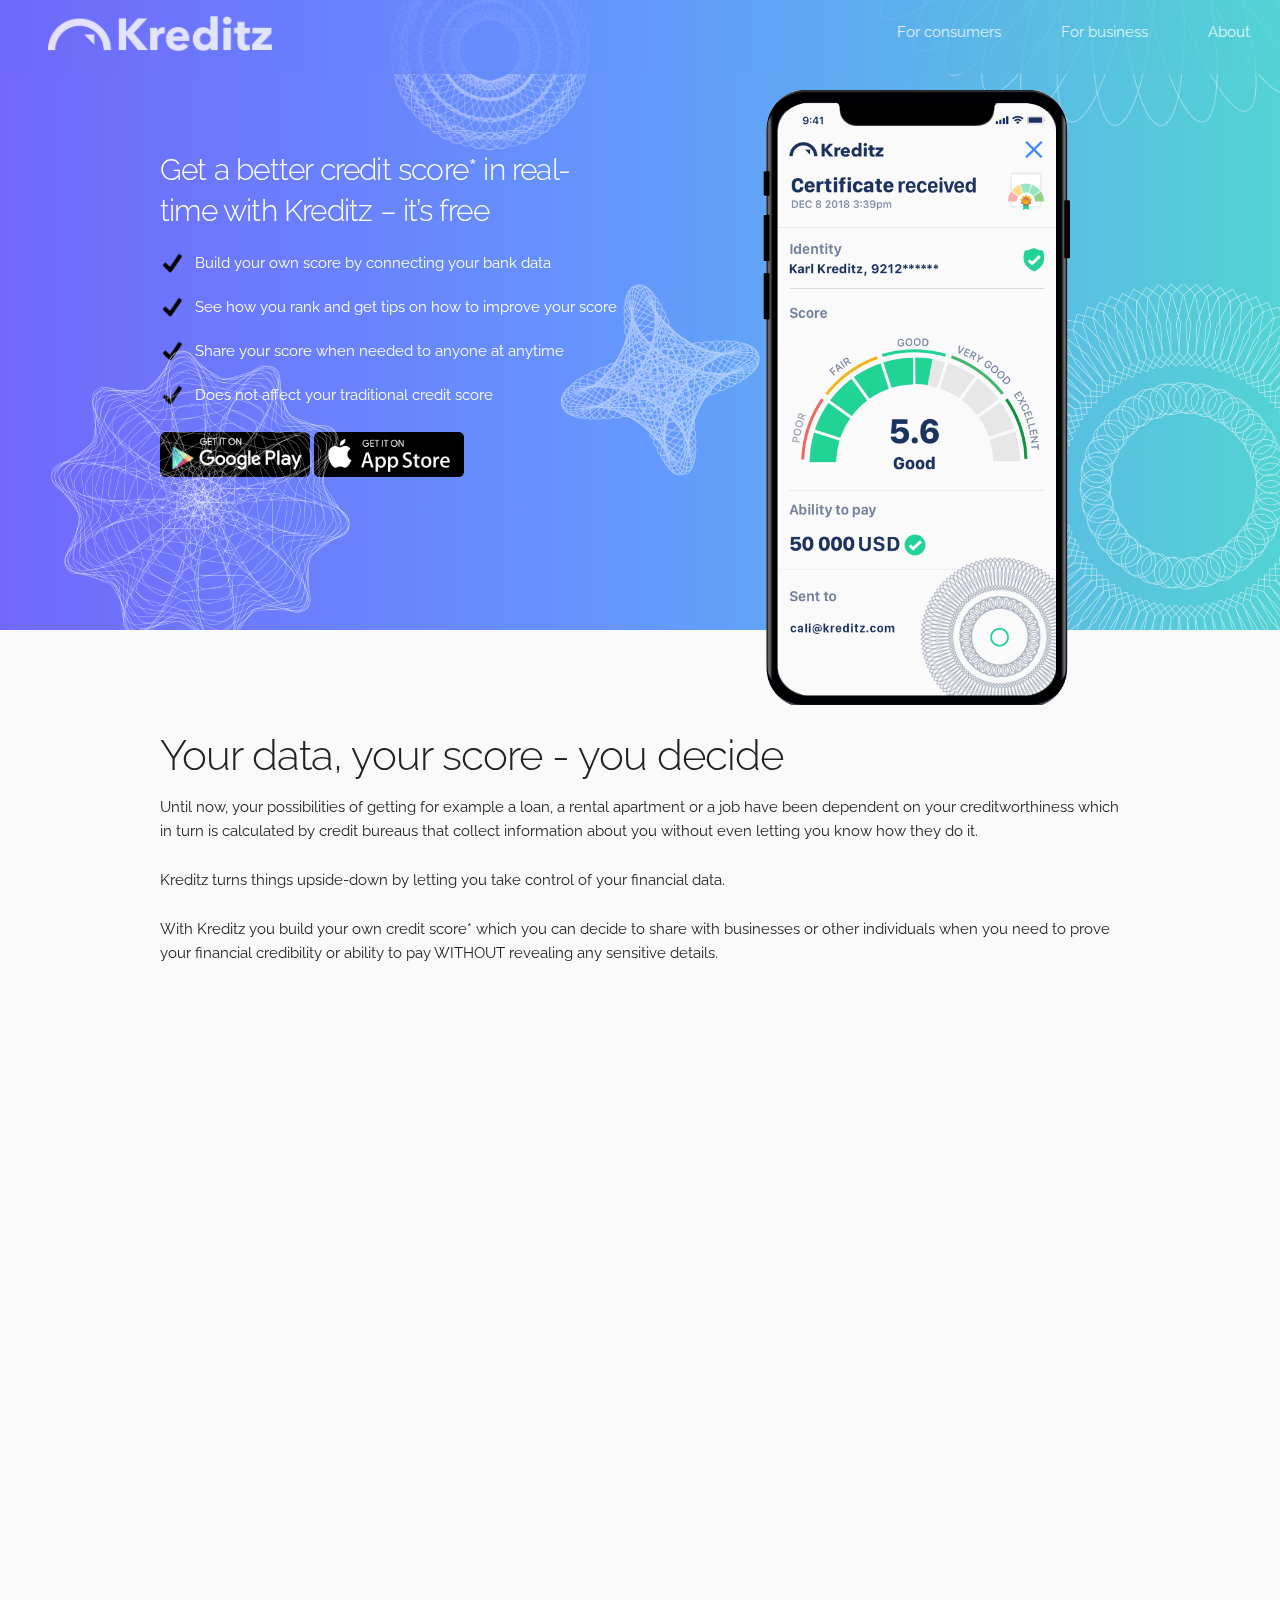
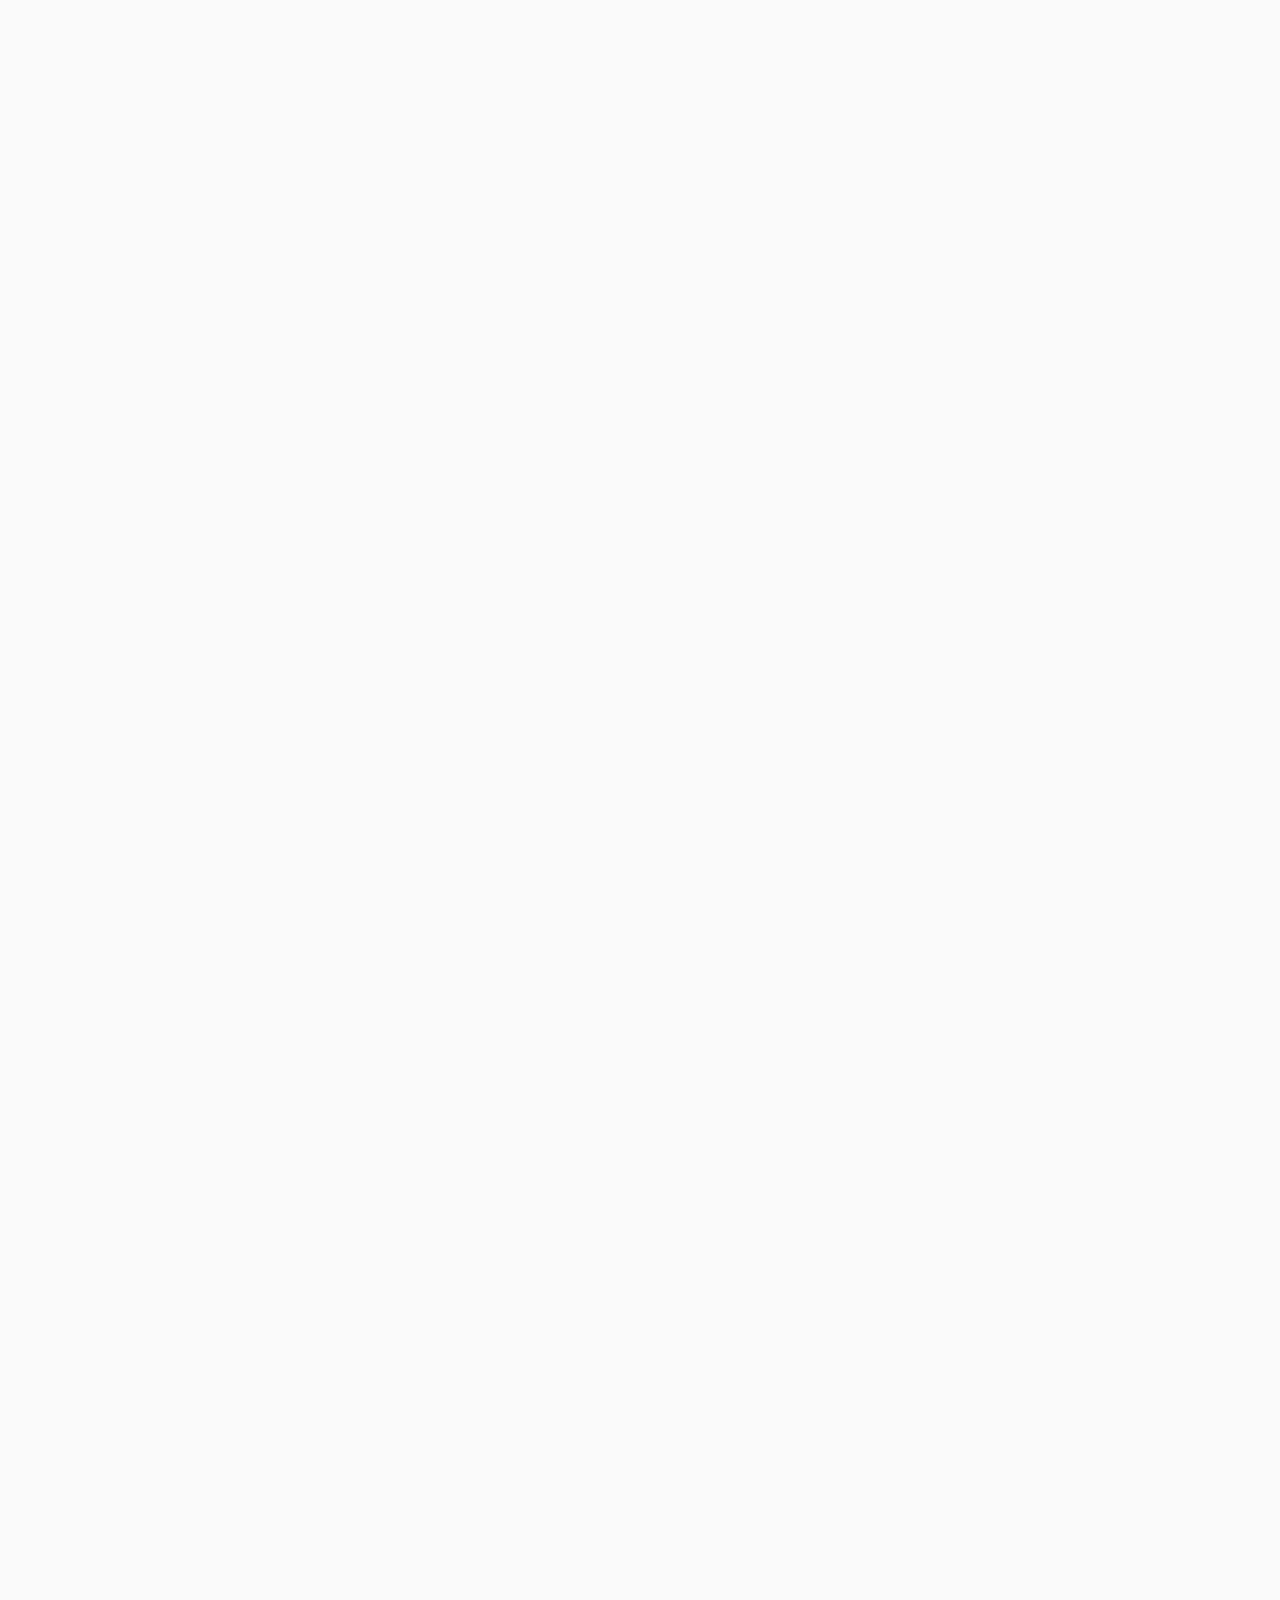
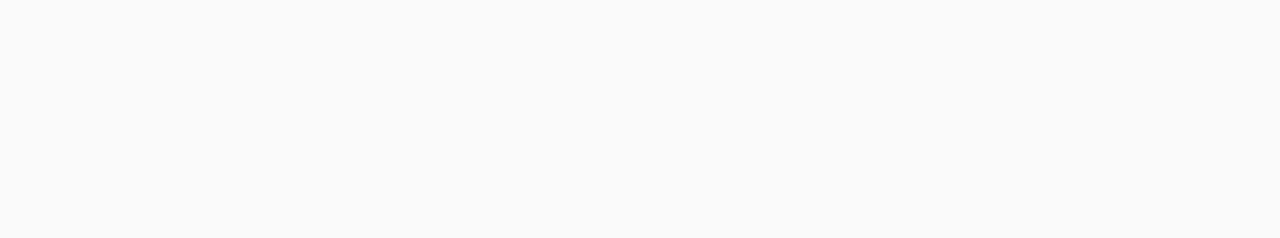
==== commit 14781ea4: "added style/css and jquery to views. Added images to consumer view" ====
--- a/index.html
+++ b/index.html
@@ -86,7 +86,7 @@
        </div>
         <div data-aos="zoom-in-left" class="one-half column phones">
           <img class="phone rellax" data-rellax-speed="6" src="images/IphoneXkreditz-blink02.gif">
-          <img class="phone rellax" data-rellax-speed="8" src="images/IphoneXkreditz-blink02.gif">
+          <!-- <img class="phone rellax" data-rellax-speed="8" src="images/IphoneXkreditz-blink02.gif"> -->
         </div>
       </div>
     </div>
@@ -153,6 +153,52 @@
         </div>
       </div>
     </div>
+    <!-- KREDITZ SCORE INFO -->
+    <!-- <div data-aos="fade-up" data-aos="fade-up" class="container mt-100">
+        <h2 class="section-heading">Share your Kreditz score to get better opportunities</h2>
+        <div class="kreditz_score_share_container">
+          <img class="kreditz_score_share_image" src="images/IphoneXkreditz-blink02.gif">
+          <div class="testing">
+          <div class="kreditz_score_1">
+            <div style="display: flex;">
+              <img src="images/identity_badge.svg" alt="Identity badge">
+              <h5>Identity</h5>
+          </div>
+          <p>Verification of identity through your online banking provider</p>
+          </div>
+          <div class="kreditz_score_2">
+              <div style="display: flex;">
+                  <img src="images/identity_badge.svg" alt="Identity badge">
+                  <h5> Ability to pay</h5>
+              </div>
+              <p>Prove your ability to pay a certain amount</p>
+          </div>
+          <div class="kreditz_score_3">
+              <div style="display: flex;">
+                  <img src="images/identity_badge.svg" alt="Identity badge">
+                  <h5> Score</h5>
+              </div>
+              <p>Based on what you earn, spend and save</p>
+          </div>
+          <div class="kreditz_score_4">
+              <div style="display: flex;">
+                  <img src="images/identity_badge.svg" alt="Identity badge">
+                  <h5> Send (or request) </h5>
+              </div>
+              <p>Share your score or ability to pay (without revealing the details).<br> A dynamic watermark confirms authenticity</p>
+          </div>
+      </div>
+    </div>
+      </div> -->
+      <div data-aos="fade-up" data-aos="fade-up" class="container mt-100">
+        <h2 class="section-heading">Share your Kreditz score to get better opportunities</h2>
+        <div class="kreditz_score_share_container">
+            <div class="kreditz_score_share_container">
+            <img class="kreditz_score_share_image" src="images/IphoneXkreditz-blink02.gif">
+            </div>
+        </div>
+      </div>
+
     <!-- FAQ -->
     <div data-aos="fade-up" class="container section categories accordio_container" style="background-color:#fafafa;">
       <h2 class="faq_title">FAQ</h2>
@@ -179,6 +225,45 @@
             <li>8 - 10 = Excellent</li>
           </ul>
       </div>
+
+      <button class="accordion">What type of offers will I receive?</button>
+      <div class="panel">
+        <p>Kreditz ultimate goal is that you will never have to apply for a loan again, just click and choose. If you decide (in the app) to share your Kreditz Score with businesses such as banks, insurance companies etc. you will get the best offers when it comes loans, credit cards and savings.</p>
+      </div>
+
+      <button class="accordion">How can I improve my Kreditz Score?</button>
+      <div class="panel">
+        <p>You can improve your score in many ways and you will get tips continuously in the app and by email.<br>
+          Here are a few easy tips to start with: <br></p>
+          <ul class="accorio_ul">
+            <li>1. Connect additional banks, for each bank you connect your score will increase</li>
+            <br>
+            <li>2. Increase your balances month-over-month, in other words keep up your savings</li>
+            <br>
+            <li>3. Don’t spend over your limits, in other words control where your money is going</li>
+          </ul>
+      </div>
+
+      <button class="accordion">Does using Kreditz affect my traditional Kreditz Score?</button>
+      <div class="panel">
+        <p>No, you can use Kreditz as much as you need without any affect to your creditworthiness calculated by traditional credit bureaus.</p>
+      </div>
+
+      <button class="accordion">What is “Ability to pay” and how is it calculated?</button>
+      <div class="panel">
+        <p>Your ability to pay is calculated from your current available funds at the time you logged in to Kreditz. This feature is good to use when you need to prove to someone that you are good for a specific amount without having to share other details such as the name of your bank, your account number or total balances etc.</p>
+      </div>
+
+      <button class="accordion">When should I share my Kreditz Score or my ability to pay with someone?</button>
+      <div class="panel">
+        <p>Share your Kreditz Score or ability to pay with someone when you need to prove your financial credibility, for example when you are about to rent an apartment or buying a car through an online marketplace.</p>
+      </div>
+
+      <button class="accordion">When should I request someone else’s Kreditz Score or ability to pay?</button>
+      <div class="panel">
+        <p>You can request someone else’s Kreditz Score and ability to pay to ask for your counterparts’ financial credibility or ability to pay for a specific amount before you invite someone to test drive your car or look at your apartment to stay safe from fraud when buying, selling or renting through online marketplaces.</p>
+      </div>
+      
     </div>
 
 
--- a/css/style.css
+++ b/css/style.css
@@ -215,6 +215,9 @@
   .hero-heading {
     margin-top: 120px;
   }
+  .margin-0{
+    margin: 0!important;
+  } 
 }
 
 @media (min-width: 900px) {
@@ -234,6 +237,10 @@
   }
   .bg_images_banner {
     display: block;
+  }
+  .kreditz_score_share_image {
+    width: 300px!important;
+    height: auto!important;
   }
 }
   /* Hero
@@ -310,6 +317,29 @@
   }
   .partners {
     color: #75839e;
+  }
+  /* Share your Kreditz score..!!
+  –––––––––––––––––––––––––––––––––––––––––––––––––– */
+  .kreditz_score_share_container {
+    display: flex;
+    justify-content: center;
+  }
+  .kreditz_score_share_image {
+    width: 180px;
+    height: 350px;
+  }
+  .kreditz_score_1, .kreditz_score_2, .kreditz_score_3, .kreditz_score_4{
+    background: #fff;
+    border: 1px solid grey;
+    border-radius: 20px;
+    padding: 10px;
+    margin-bottom: 30px;
+  }
+  .kreditz_score_2{
+  }
+  .kreditz_score_3{
+  }
+  .kreditz_score_4{
   }
   /* accordion (FAQ)
   –––––––––––––––––––––––––––––––––––––––––––––––––– */
